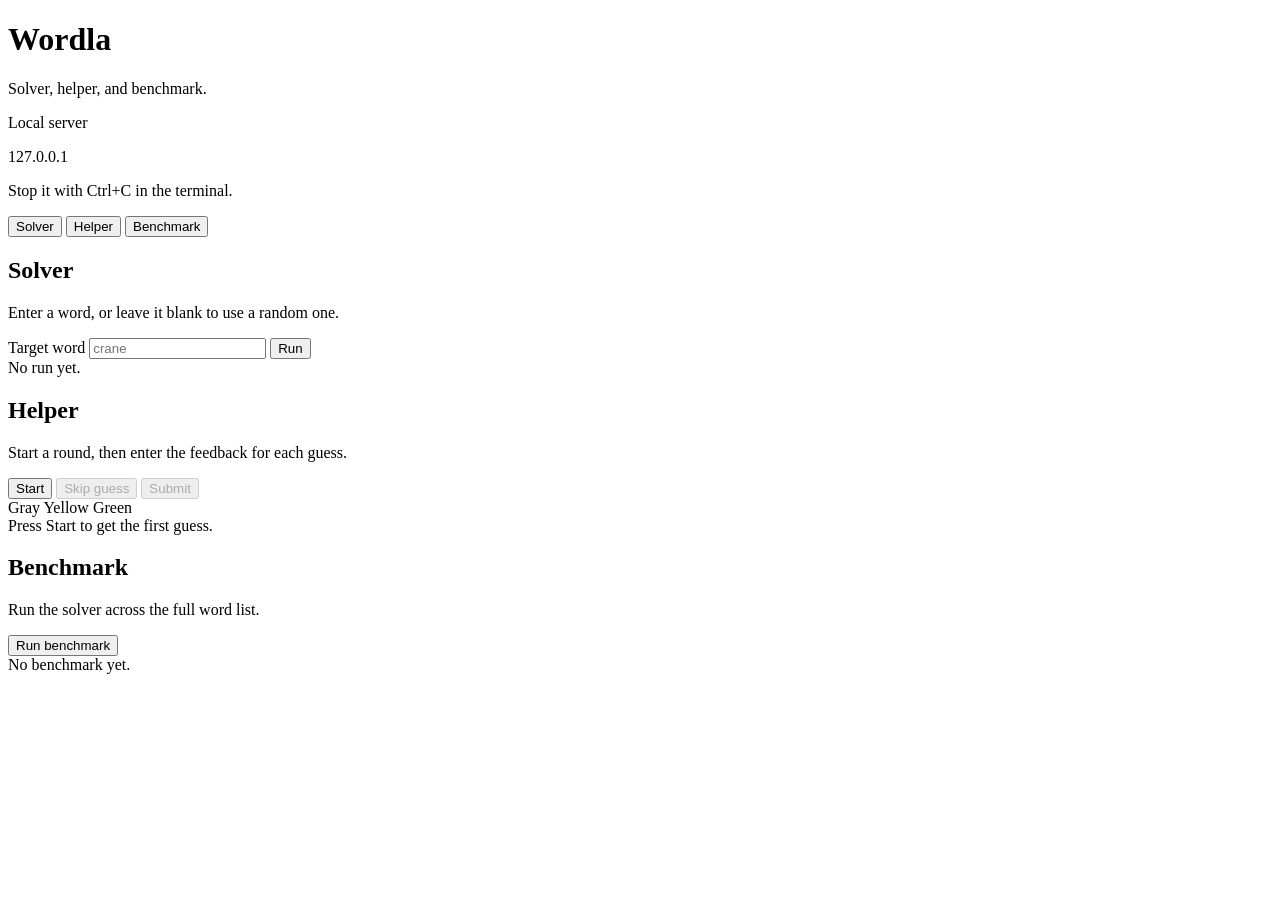
==== web/index.html @ b9deef2d "Refactor solver core, add web UI and tests Introduce a centralized solver_core module (Knowledge, He" ====
<!DOCTYPE html>
<html lang="en">
<head>
  <meta charset="UTF-8">
  <meta name="viewport" content="width=device-width, initial-scale=1.0">
  <title>Wordla</title>
  <link rel="stylesheet" href="/styles.css">
</head>
<body>
  <div class="page-shell">
    <header class="hero">
      <div>
        <h1>Wordla</h1>
        <p class="hero-copy">Solver, helper, and benchmark.</p>
      </div>
      <div class="hero-card">
        <p class="hero-card-label">Local server</p>
        <p class="hero-card-value">127.0.0.1</p>
        <p class="hero-card-meta">Stop it with Ctrl+C in the terminal.</p>
      </div>
    </header>

    <nav class="mode-tabs" aria-label="Wordla modes">
      <button class="mode-tab is-active" data-panel="solver-panel">Solver</button>
      <button class="mode-tab" data-panel="helper-panel">Helper</button>
      <button class="mode-tab" data-panel="average-panel">Benchmark</button>
    </nav>

    <main class="panels">
      <section id="solver-panel" class="panel is-active">
        <div class="panel-copy">
          <h2>Solver</h2>
          <p>Enter a word, or leave it blank to use a random one.</p>
        </div>

        <form id="solver-form" class="controls-grid">
          <label class="field">
            <span>Target word</span>
            <input id="solver-secret-word" name="secretWord" type="text" maxlength="5" placeholder="crane" autocomplete="off">
          </label>
          <button class="primary-button" type="submit">Run</button>
        </form>

        <div id="solver-status" class="status-card muted">No run yet.</div>
        <div id="solver-board" class="board-panel"></div>
      </section>

      <section id="helper-panel" class="panel">
        <div class="panel-copy">
          <h2>Helper</h2>
          <p>Start a round, then enter the feedback for each guess.</p>
        </div>

        <div class="actions-row">
          <button id="helper-start" class="primary-button" type="button">Start</button>
          <button id="helper-skip" class="secondary-button" type="button" disabled>Skip guess</button>
          <button id="helper-submit" class="primary-button" type="button" disabled>Submit</button>
        </div>

        <div class="feedback-editor">
          <div class="feedback-legend">
            <span><span class="legend-dot legend-dot--n"></span>Gray</span>
            <span><span class="legend-dot legend-dot--y"></span>Yellow</span>
            <span><span class="legend-dot legend-dot--g"></span>Green</span>
          </div>
          <div id="feedback-row" class="feedback-row"></div>
        </div>

        <div id="helper-status" class="status-card muted">Press Start to get the first guess.</div>
        <div id="helper-board" class="board-panel"></div>
      </section>

      <section id="average-panel" class="panel">
        <div class="panel-copy">
          <h2>Benchmark</h2>
          <p>Run the solver across the full word list.</p>
        </div>

        <div class="actions-row">
          <button id="average-run" class="primary-button" type="button">Run benchmark</button>
        </div>

        <div id="average-status" class="status-card muted">No benchmark yet.</div>
      </section>
    </main>
  </div>

  <script src="/app.js" defer></script>
</body>
</html>
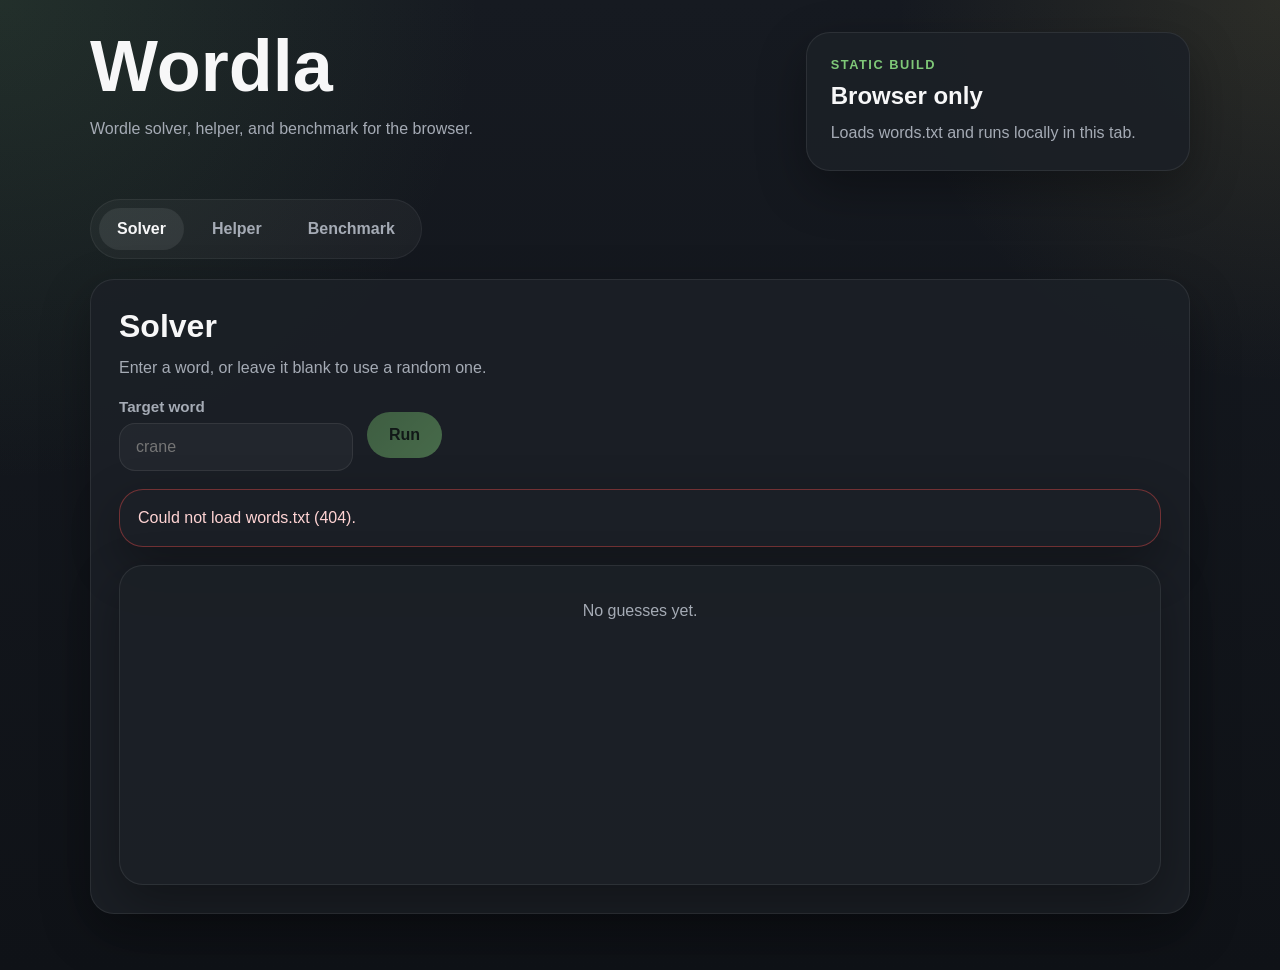
==== commit bed24989: "Run web UI without backend routes" ====
--- a/web/index.html
+++ b/web/index.html
@@ -4,19 +4,19 @@
   <meta charset="UTF-8">
   <meta name="viewport" content="width=device-width, initial-scale=1.0">
   <title>Wordla</title>
-  <link rel="stylesheet" href="/styles.css">
+  <link rel="stylesheet" href="./styles.css">
 </head>
 <body>
   <div class="page-shell">
     <header class="hero">
       <div>
         <h1>Wordla</h1>
-        <p class="hero-copy">Solver, helper, and benchmark.</p>
+        <p class="hero-copy">Wordle solver, helper, and benchmark for the browser.</p>
       </div>
       <div class="hero-card">
-        <p class="hero-card-label">Local server</p>
-        <p class="hero-card-value">127.0.0.1</p>
-        <p class="hero-card-meta">Stop it with Ctrl+C in the terminal.</p>
+        <p class="hero-card-label">Static build</p>
+        <p class="hero-card-value">Browser only</p>
+        <p class="hero-card-meta">Loads words.txt and runs locally in this tab.</p>
       </div>
     </header>
 
@@ -85,6 +85,6 @@
     </main>
   </div>
 
-  <script src="/app.js" defer></script>
+  <script type="module" src="./app.js"></script>
 </body>
 </html>
--- a/web/styles.css
+++ b/web/styles.css
@@ -0,0 +1,383 @@
+:root {
+  color-scheme: dark;
+  --panel: rgba(28, 32, 39, 0.92);
+  --panel-border: rgba(255, 255, 255, 0.08);
+  --text: #f7f7f8;
+  --muted: #a5abb5;
+  --accent: #6aaa64;
+  --accent-strong: #7fc878;
+  --warning: #c9b458;
+  --absent: #3a3f4b;
+  --shadow: 0 18px 50px rgba(0, 0, 0, 0.32);
+}
+
+* {
+  box-sizing: border-box;
+}
+
+body {
+  margin: 0;
+  min-height: 100vh;
+  font-family: Inter, -apple-system, BlinkMacSystemFont, "Segoe UI", sans-serif;
+  background:
+    radial-gradient(circle at top left, rgba(106, 170, 100, 0.15), transparent 30%),
+    radial-gradient(circle at top right, rgba(201, 180, 88, 0.12), transparent 24%),
+    linear-gradient(180deg, #161a21 0%, #0f1217 100%);
+  color: var(--text);
+}
+
+button,
+input {
+  font: inherit;
+}
+
+.page-shell {
+  width: min(1100px, calc(100% - 32px));
+  margin: 0 auto;
+  padding: 32px 0 56px;
+}
+
+.hero {
+  display: grid;
+  grid-template-columns: minmax(0, 1.8fr) minmax(260px, 1fr);
+  gap: 24px;
+  align-items: stretch;
+}
+
+h1 {
+  margin: 0;
+  font-size: clamp(2.75rem, 6vw, 4.5rem);
+  line-height: 0.95;
+}
+
+.hero-copy,
+.panel-copy p,
+.hero-card-meta {
+  color: var(--muted);
+  line-height: 1.6;
+}
+
+.hero-card,
+.panel,
+.status-card,
+.board-panel {
+  background: var(--panel);
+  border: 1px solid var(--panel-border);
+  border-radius: 24px;
+  box-shadow: var(--shadow);
+}
+
+.hero-card {
+  padding: 24px;
+  display: flex;
+  flex-direction: column;
+  justify-content: center;
+  gap: 10px;
+}
+
+.hero-card-label {
+  margin: 0;
+  color: var(--accent-strong);
+  font-size: 0.8rem;
+  letter-spacing: 0.12em;
+  text-transform: uppercase;
+  font-weight: 700;
+}
+
+.hero-card-value {
+  margin: 0;
+  font-size: 1.5rem;
+  font-weight: 700;
+}
+
+.hero-card-meta {
+  margin: 0;
+}
+
+.mode-tabs {
+  display: inline-flex;
+  gap: 10px;
+  margin: 28px 0 20px;
+  padding: 8px;
+  border-radius: 999px;
+  background: rgba(255, 255, 255, 0.04);
+  border: 1px solid rgba(255, 255, 255, 0.06);
+}
+
+.mode-tab,
+.primary-button,
+.secondary-button {
+  border: 0;
+  border-radius: 999px;
+  cursor: pointer;
+  transition: transform 0.15s ease, background 0.15s ease, color 0.15s ease;
+}
+
+.mode-tab {
+  padding: 12px 18px;
+  background: transparent;
+  color: var(--muted);
+  font-weight: 600;
+}
+
+.mode-tab:hover,
+.primary-button:hover,
+.secondary-button:hover {
+  transform: translateY(-1px);
+}
+
+.mode-tab.is-active {
+  background: rgba(255, 255, 255, 0.08);
+  color: var(--text);
+}
+
+.panels {
+  display: grid;
+}
+
+.panel {
+  display: none;
+  padding: 28px;
+  gap: 18px;
+}
+
+.panel.is-active {
+  display: grid;
+}
+
+.panel-copy h2 {
+  margin: 0 0 10px;
+  font-size: clamp(1.5rem, 3vw, 2rem);
+}
+
+.panel-copy p {
+  margin: 0;
+}
+
+.controls-grid,
+.actions-row,
+.feedback-editor {
+  display: flex;
+  flex-wrap: wrap;
+  gap: 14px;
+  align-items: center;
+}
+
+.field {
+  display: grid;
+  gap: 8px;
+  min-width: 220px;
+}
+
+.field span {
+  color: var(--muted);
+  font-size: 0.95rem;
+  font-weight: 600;
+}
+
+.field input {
+  border: 1px solid rgba(255, 255, 255, 0.08);
+  border-radius: 16px;
+  background: rgba(255, 255, 255, 0.04);
+  color: var(--text);
+  padding: 14px 16px;
+  text-transform: lowercase;
+}
+
+.primary-button,
+.secondary-button {
+  padding: 14px 22px;
+  font-weight: 700;
+}
+
+.primary-button {
+  background: linear-gradient(135deg, var(--accent), var(--accent-strong));
+  color: #081108;
+}
+
+.secondary-button {
+  background: rgba(255, 255, 255, 0.06);
+  color: var(--text);
+}
+
+.primary-button:disabled,
+.secondary-button:disabled {
+  opacity: 0.45;
+  cursor: not-allowed;
+  transform: none;
+}
+
+.status-card {
+  padding: 16px 18px;
+  line-height: 1.5;
+}
+
+.status-card.muted {
+  color: var(--muted);
+}
+
+.status-card.success {
+  border-color: rgba(106, 170, 100, 0.35);
+}
+
+.status-card.error {
+  border-color: rgba(220, 71, 71, 0.45);
+  color: #ffd4d4;
+}
+
+.board-panel {
+  min-height: 320px;
+  padding: 20px;
+}
+
+.board-grid {
+  display: grid;
+  gap: 10px;
+  justify-content: center;
+}
+
+.board-row {
+  display: grid;
+  grid-template-columns: repeat(5, minmax(0, 1fr));
+  gap: 10px;
+}
+
+.tile {
+  width: min(68px, 14vw);
+  aspect-ratio: 1;
+  border-radius: 16px;
+  display: grid;
+  place-items: center;
+  font-weight: 800;
+  font-size: clamp(1.2rem, 3vw, 1.8rem);
+  letter-spacing: 0.06em;
+  text-transform: uppercase;
+  border: 1px solid rgba(255, 255, 255, 0.08);
+  background: rgba(255, 255, 255, 0.03);
+}
+
+.tile--g {
+  background: var(--accent);
+  color: #081108;
+}
+
+.tile--y {
+  background: var(--warning);
+  color: #17130a;
+}
+
+.tile--n {
+  background: var(--absent);
+}
+
+.tile--active {
+  box-shadow: inset 0 0 0 2px rgba(255, 255, 255, 0.14);
+}
+
+.feedback-row {
+  display: flex;
+  gap: 10px;
+  flex-wrap: wrap;
+}
+
+.feedback-tile {
+  width: min(68px, 14vw);
+  aspect-ratio: 1;
+  border-radius: 16px;
+  border: 0;
+  color: var(--text);
+  font-size: clamp(1.1rem, 3vw, 1.4rem);
+  font-weight: 800;
+  cursor: pointer;
+}
+
+.feedback-tile--g {
+  background: var(--accent);
+  color: #081108;
+}
+
+.feedback-tile--y {
+  background: var(--warning);
+  color: #17130a;
+}
+
+.feedback-tile--n {
+  background: var(--absent);
+}
+
+.feedback-legend {
+  display: flex;
+  gap: 16px;
+  flex-wrap: wrap;
+  color: var(--muted);
+  font-size: 0.95rem;
+}
+
+.legend-dot {
+  width: 12px;
+  height: 12px;
+  display: inline-block;
+  border-radius: 999px;
+  margin-right: 8px;
+}
+
+.legend-dot--g {
+  background: var(--accent);
+}
+
+.legend-dot--y {
+  background: var(--warning);
+}
+
+.legend-dot--n {
+  background: var(--absent);
+}
+
+.board-summary {
+  margin-top: 16px;
+  text-align: center;
+  color: var(--muted);
+}
+
+.loader {
+  display: inline-flex;
+  align-items: center;
+  gap: 10px;
+}
+
+.loader::before {
+  content: "";
+  width: 12px;
+  height: 12px;
+  border-radius: 999px;
+  background: var(--accent-strong);
+  box-shadow: 18px 0 0 rgba(127, 200, 120, 0.55), 36px 0 0 rgba(127, 200, 120, 0.2);
+  animation: pulse 1s infinite ease-in-out;
+}
+
+@keyframes pulse {
+  0%,
+  100% {
+    opacity: 0.65;
+    transform: translateX(0);
+  }
+  50% {
+    opacity: 1;
+    transform: translateX(6px);
+  }
+}
+
+@media (max-width: 820px) {
+  .hero {
+    grid-template-columns: 1fr;
+  }
+
+  .page-shell {
+    width: min(100% - 24px, 1100px);
+    padding-top: 20px;
+  }
+
+  .panel {
+    padding: 22px;
+  }
+}
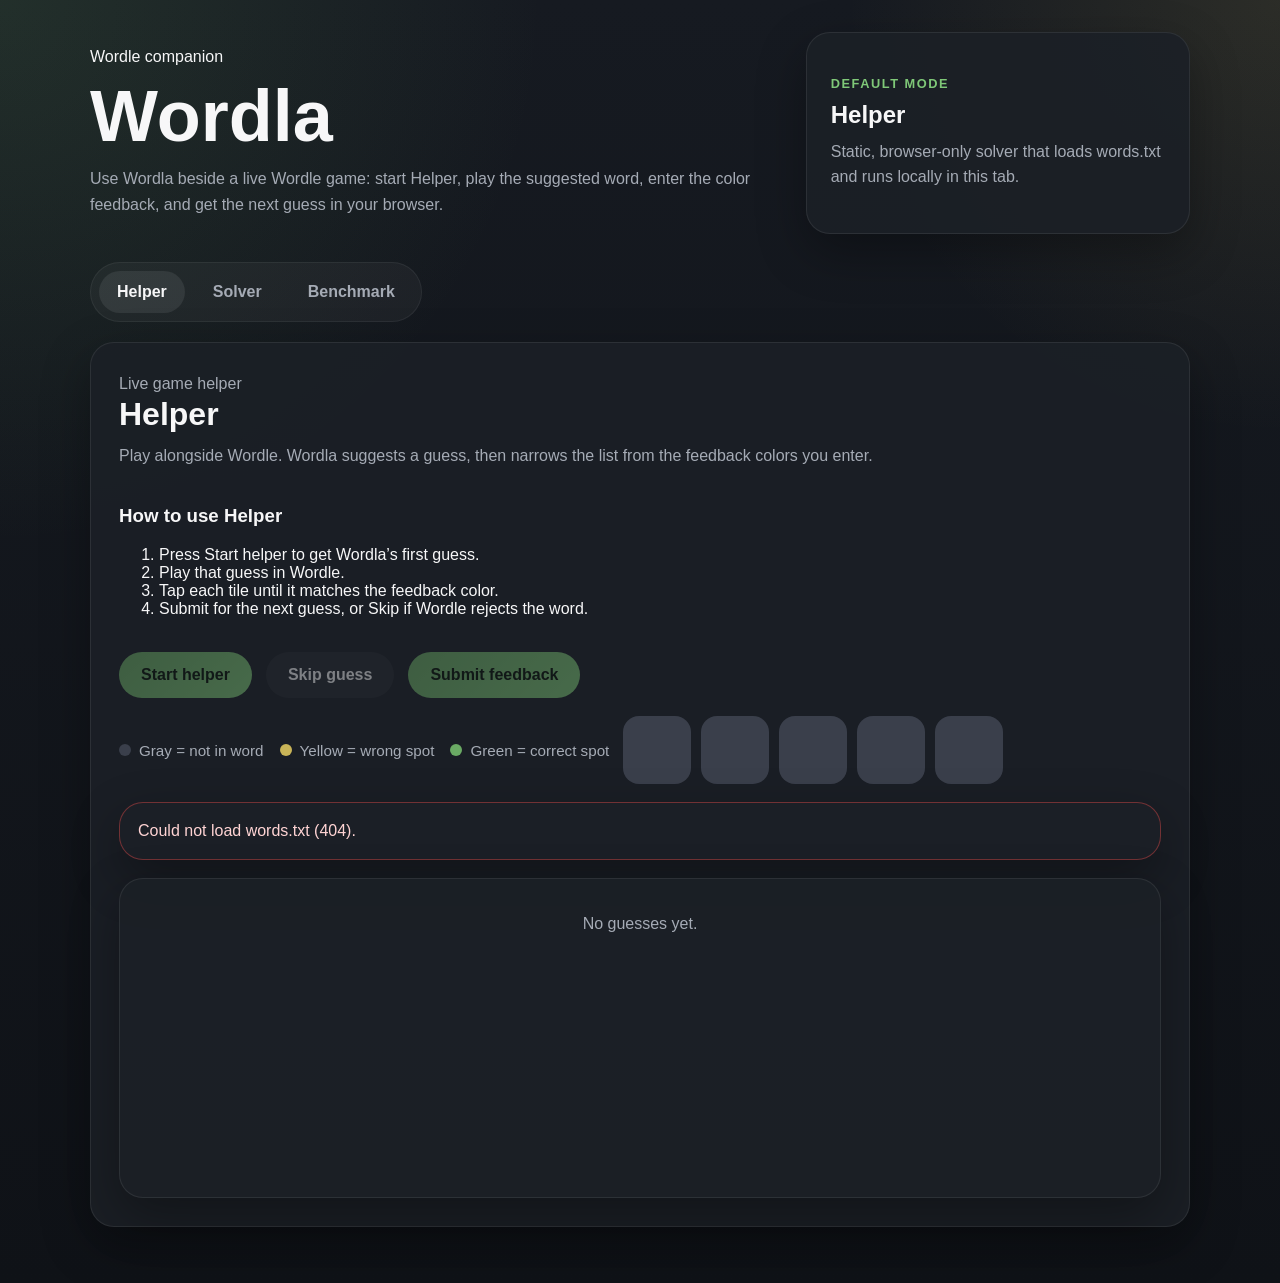
==== commit 0d803c29: "Make helper the default GitHub Pages mode" ====
--- a/web/index.html
+++ b/web/index.html
@@ -9,25 +9,62 @@
 <body>
   <div class="page-shell">
     <header class="hero">
-      <div>
+      <div class="hero-copy-wrap">
+        <p class="eyebrow">Wordle companion</p>
         <h1>Wordla</h1>
-        <p class="hero-copy">Wordle solver, helper, and benchmark for the browser.</p>
+        <p class="hero-copy">Use Wordla beside a live Wordle game: start Helper, play the suggested word, enter the color feedback, and get the next guess in your browser.</p>
       </div>
-      <div class="hero-card">
-        <p class="hero-card-label">Static build</p>
-        <p class="hero-card-value">Browser only</p>
-        <p class="hero-card-meta">Loads words.txt and runs locally in this tab.</p>
+      <div class="hero-card" aria-label="How Wordla works">
+        <p class="hero-card-label">Default mode</p>
+        <p class="hero-card-value">Helper</p>
+        <p class="hero-card-meta">Static, browser-only solver that loads words.txt and runs locally in this tab.</p>
       </div>
     </header>
 
     <nav class="mode-tabs" aria-label="Wordla modes">
-      <button class="mode-tab is-active" data-panel="solver-panel">Solver</button>
-      <button class="mode-tab" data-panel="helper-panel">Helper</button>
+      <button class="mode-tab is-active" data-panel="helper-panel">Helper</button>
+      <button class="mode-tab" data-panel="solver-panel">Solver</button>
       <button class="mode-tab" data-panel="average-panel">Benchmark</button>
     </nav>
 
     <main class="panels">
-      <section id="solver-panel" class="panel is-active">
+      <section id="helper-panel" class="panel is-active">
+        <div class="panel-copy">
+          <p class="eyebrow">Live game helper</p>
+          <h2>Helper</h2>
+          <p>Play alongside Wordle. Wordla suggests a guess, then narrows the list from the feedback colors you enter.</p>
+        </div>
+
+        <div class="helper-guide" aria-labelledby="helper-guide-title">
+          <h3 id="helper-guide-title">How to use Helper</h3>
+          <ol>
+            <li>Press Start helper to get Wordla’s first guess.</li>
+            <li>Play that guess in Wordle.</li>
+            <li>Tap each tile until it matches the feedback color.</li>
+            <li>Submit for the next guess, or Skip if Wordle rejects the word.</li>
+          </ol>
+        </div>
+
+        <div class="actions-row">
+          <button id="helper-start" class="primary-button" type="button">Start helper</button>
+          <button id="helper-skip" class="secondary-button" type="button" disabled>Skip guess</button>
+          <button id="helper-submit" class="primary-button" type="button" disabled>Submit feedback</button>
+        </div>
+
+        <div class="feedback-editor">
+          <div class="feedback-legend" aria-label="Feedback color meanings">
+            <span><span class="legend-dot legend-dot--n"></span>Gray = not in word</span>
+            <span><span class="legend-dot legend-dot--y"></span>Yellow = wrong spot</span>
+            <span><span class="legend-dot legend-dot--g"></span>Green = correct spot</span>
+          </div>
+          <div id="feedback-row" class="feedback-row"></div>
+        </div>
+
+        <div id="helper-status" class="status-card muted">Press Start helper to get the first guess.</div>
+        <div id="helper-board" class="board-panel"></div>
+      </section>
+
+      <section id="solver-panel" class="panel">
         <div class="panel-copy">
           <h2>Solver</h2>
           <p>Enter a word, or leave it blank to use a random one.</p>
@@ -43,31 +80,6 @@
 
         <div id="solver-status" class="status-card muted">No run yet.</div>
         <div id="solver-board" class="board-panel"></div>
-      </section>
-
-      <section id="helper-panel" class="panel">
-        <div class="panel-copy">
-          <h2>Helper</h2>
-          <p>Start a round, then enter the feedback for each guess.</p>
-        </div>
-
-        <div class="actions-row">
-          <button id="helper-start" class="primary-button" type="button">Start</button>
-          <button id="helper-skip" class="secondary-button" type="button" disabled>Skip guess</button>
-          <button id="helper-submit" class="primary-button" type="button" disabled>Submit</button>
-        </div>
-
-        <div class="feedback-editor">
-          <div class="feedback-legend">
-            <span><span class="legend-dot legend-dot--n"></span>Gray</span>
-            <span><span class="legend-dot legend-dot--y"></span>Yellow</span>
-            <span><span class="legend-dot legend-dot--g"></span>Green</span>
-          </div>
-          <div id="feedback-row" class="feedback-row"></div>
-        </div>
-
-        <div id="helper-status" class="status-card muted">Press Start to get the first guess.</div>
-        <div id="helper-board" class="board-panel"></div>
       </section>
 
       <section id="average-panel" class="panel">
